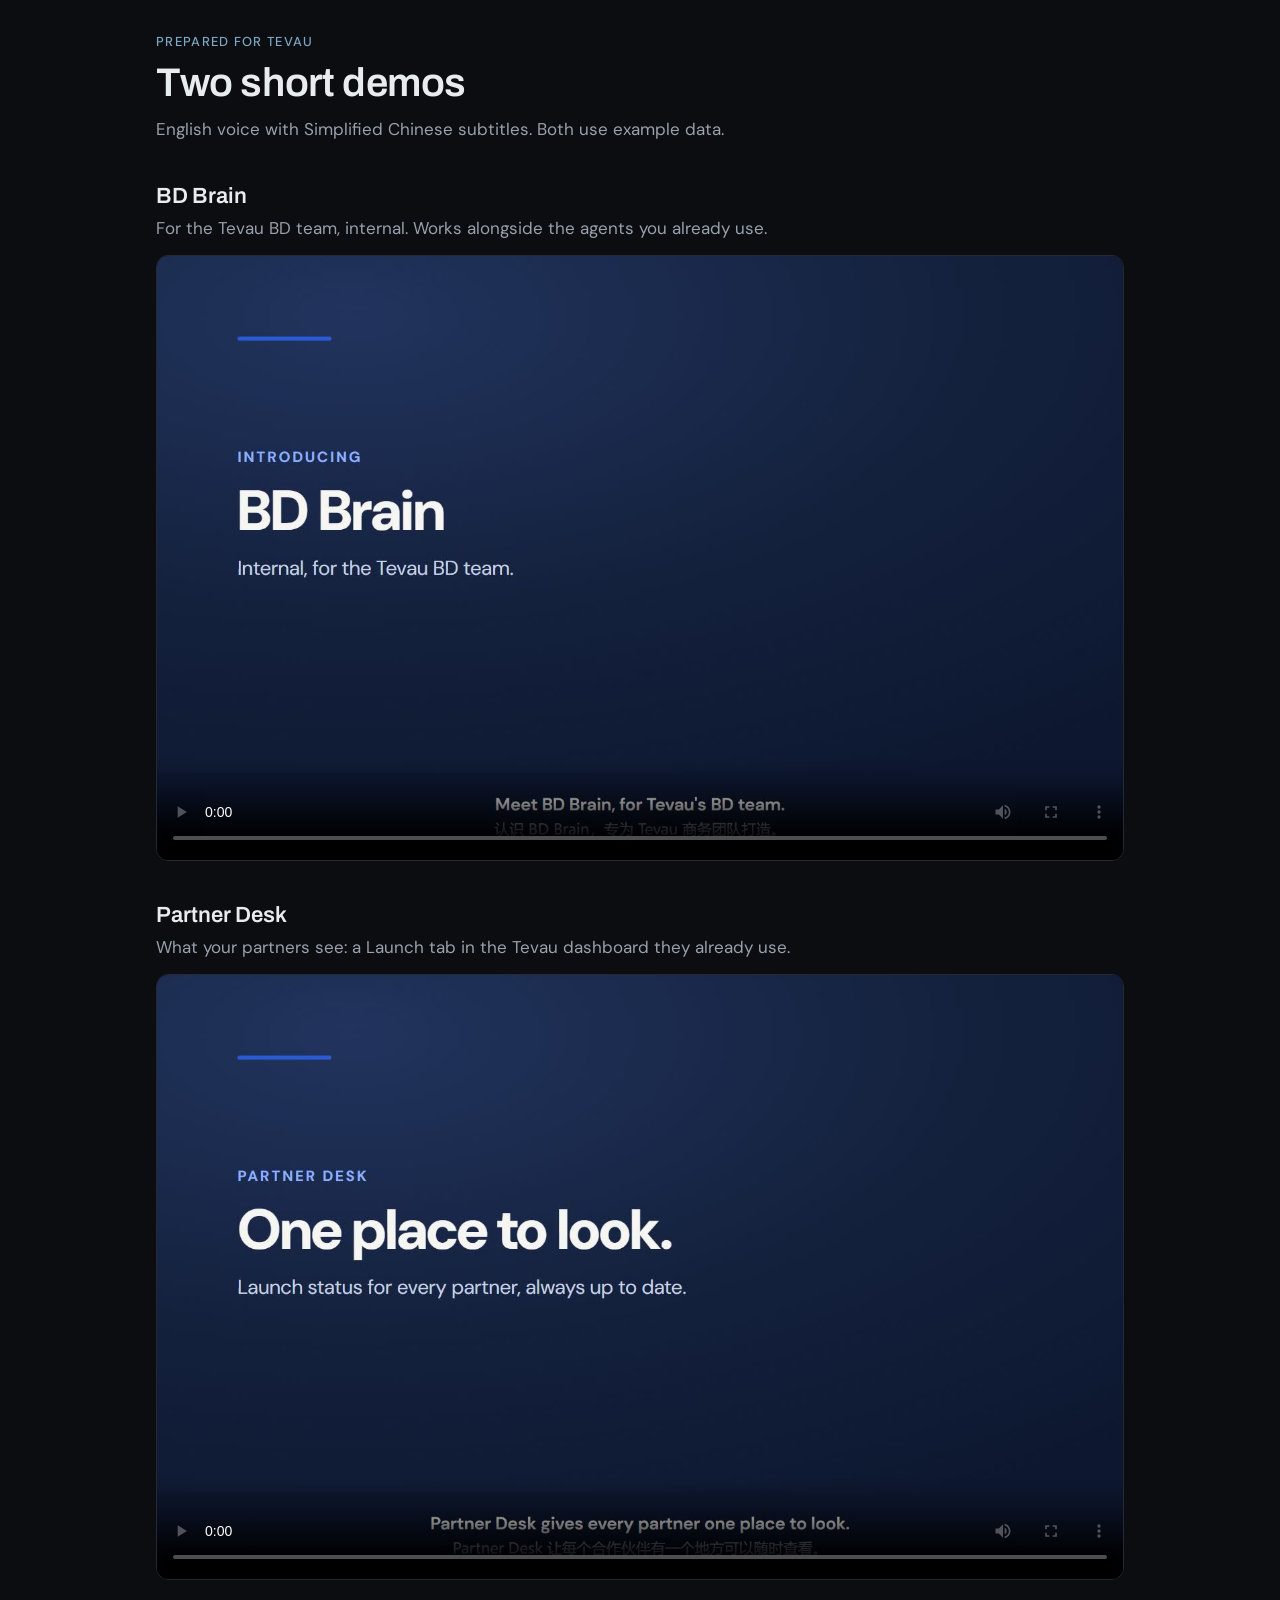
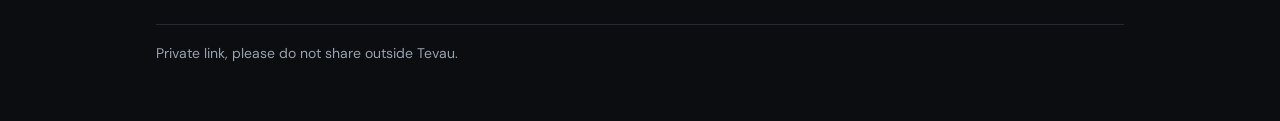
==== v/tevau-jxkm7w58/index.html @ ae09a132 "Private demo page for Tevau under /v/, keep crawlers out of /v/" ====
<!doctype html>
<html lang="en">
<head>
<meta charset="utf-8">
<meta name="viewport" content="width=device-width, initial-scale=1, viewport-fit=cover">
<meta name="robots" content="noindex, nofollow, noarchive, nosnippet">
<meta name="referrer" content="no-referrer">
<meta name="theme-color" content="#0B0D11">
<meta name="color-scheme" content="dark">
<title>Prepared for Tevau</title>
<link rel="preconnect" href="https://fonts.googleapis.com"><link rel="preconnect" href="https://fonts.gstatic.com" crossorigin>
<link href="https://fonts.googleapis.com/css2?family=Archivo:wght@600&family=DM+Sans:opsz,wght@9..40,400;9..40,500&display=swap" rel="stylesheet">
<style>
  :root { --void: #0B0D11; --panel: #13161B; --line: #242932; --accent: #7EA8C4; --text: #E9ECEF; --dim: #98A1AC; }
  * { box-sizing: border-box; margin: 0; }
  body { background: var(--void); color: var(--text); font: 17px/1.55 "DM Sans", system-ui, sans-serif; }
  .wrap { max-width: 1000px; margin: 0 auto; padding: 32px max(16px, env(safe-area-inset-left)) 56px; }
  .eyebrow { color: var(--accent); font-weight: 500; font-size: 13px; letter-spacing: .1em; text-transform: uppercase; }
  h1 { font: 600 clamp(28px, 4.5vw, 40px)/1.15 "Archivo", system-ui, sans-serif; letter-spacing: -.01em; margin-top: 8px; }
  .lead { color: var(--dim); margin-top: 10px; max-width: 640px; }
  section { margin-top: 40px; }
  h2 { font: 600 22px/1.3 "Archivo", system-ui, sans-serif; }
  .who { color: var(--dim); margin-top: 4px; }
  video { display: block; width: 100%; height: auto; margin-top: 14px; border-radius: 12px; border: 1px solid var(--line); background: #000; }
  .note { color: var(--dim); font-size: 14px; margin-top: 44px; border-top: 1px solid var(--line); padding-top: 18px; }
</style>
</head>
<body>
<div class="wrap">
  <div class="eyebrow">Prepared for Tevau</div>
  <h1>Two short demos</h1>
  <p class="lead">English voice with Simplified Chinese subtitles. Both use example data.</p>

  <section id="bd-brain">
    <h2>BD Brain</h2>
    <p class="who">For the Tevau BD team, internal. Works alongside the agents you already use.</p>
    <video controls playsinline preload="metadata" poster="bd-brain.jpg"><source src="bd-brain.mp4" type="video/mp4"></video>
  </section>

  <section id="partner-desk">
    <h2>Partner Desk</h2>
    <p class="who">What your partners see: a Launch tab in the Tevau dashboard they already use.</p>
    <video controls playsinline preload="metadata" poster="partner-desk.jpg"><source src="partner-desk.mp4" type="video/mp4"></video>
  </section>

  <p class="note">Private link, please do not share outside Tevau.</p>
</div>
</body>
</html>
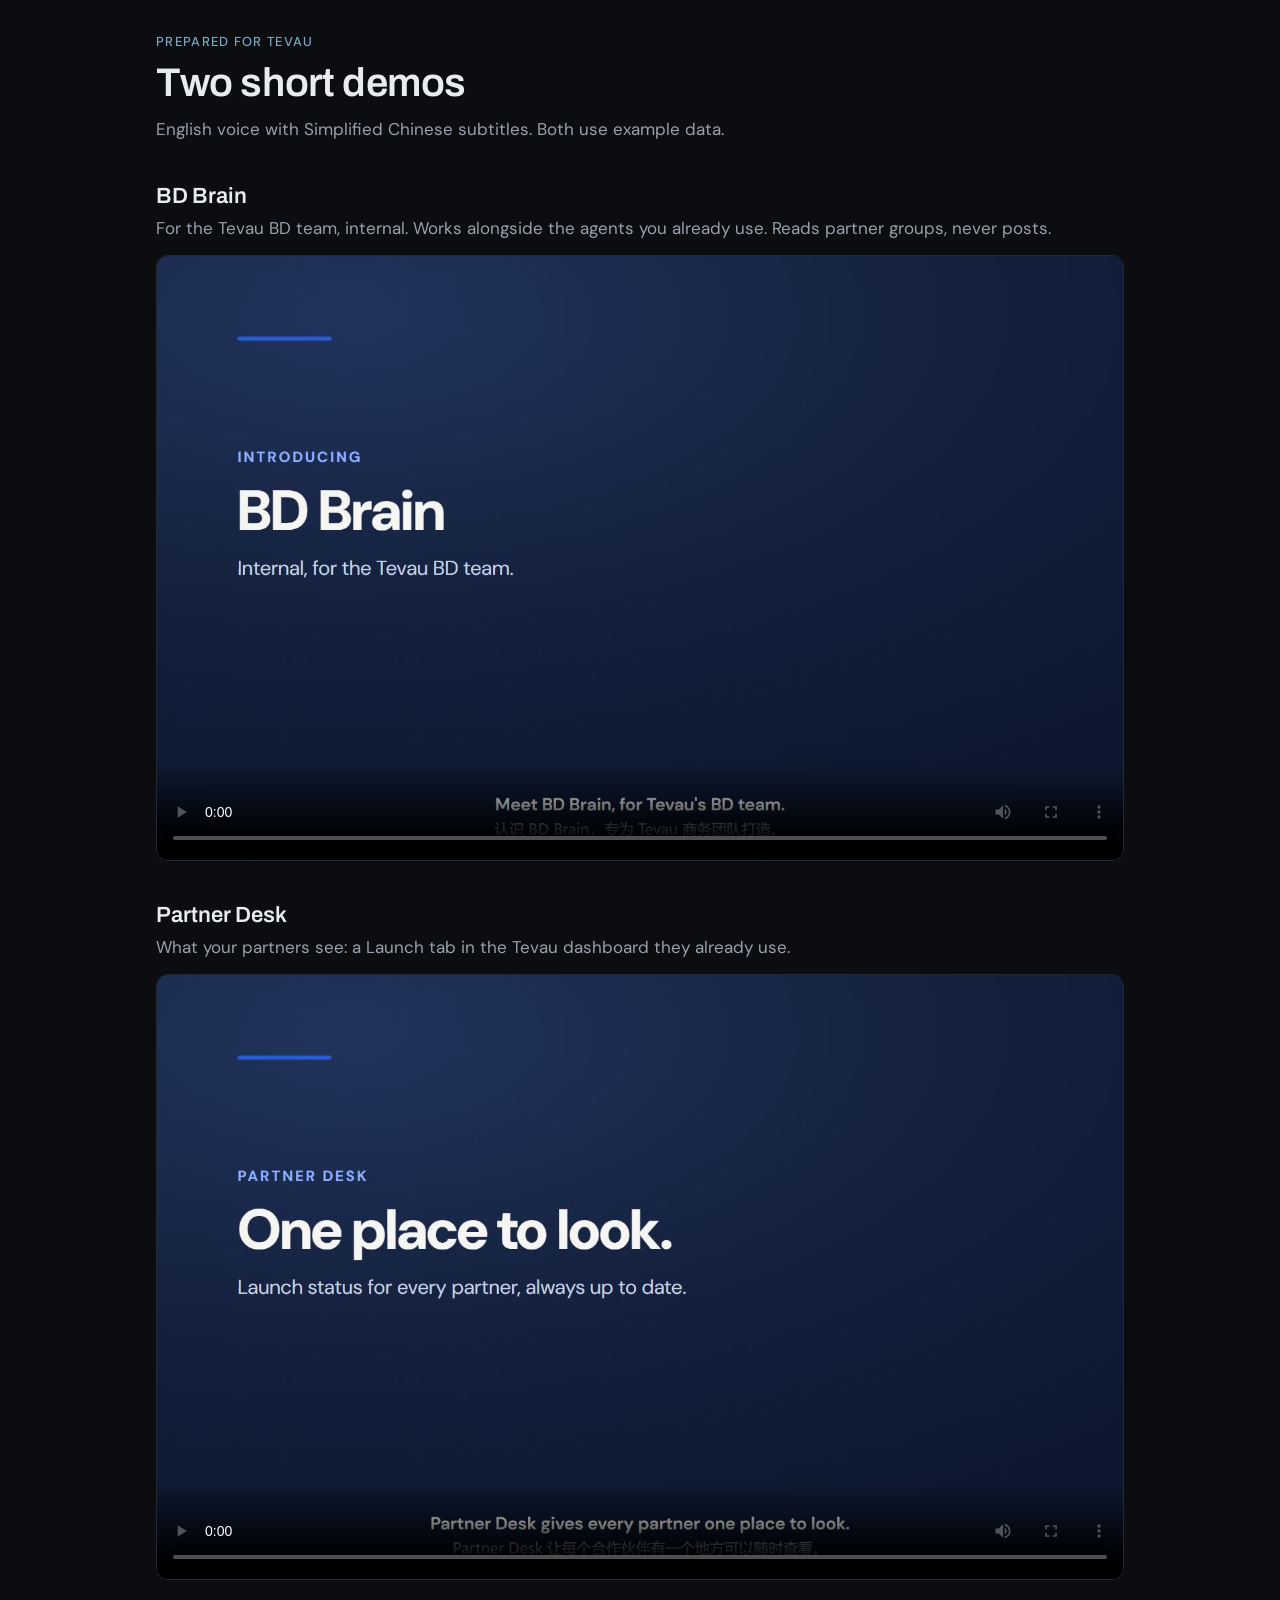
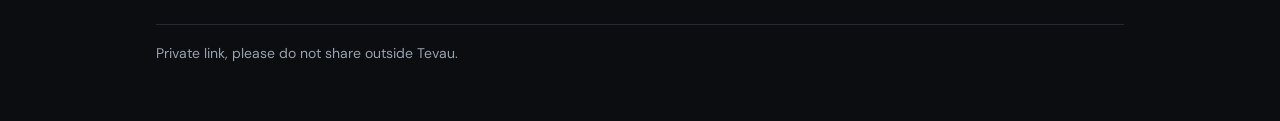
==== commit 1e1956e0: "Tevau demo: BD Brain film, read-only version Co-Authored-By: Claude Opus 5.5 <noreply@anthropic.com>" ====
--- a/v/tevau-jxkm7w58/index.html
+++ b/v/tevau-jxkm7w58/index.html
@@ -33,8 +33,8 @@
 
   <section id="bd-brain">
     <h2>BD Brain</h2>
-    <p class="who">For the Tevau BD team, internal. Works alongside the agents you already use.</p>
-    <video controls playsinline preload="metadata" poster="bd-brain.jpg"><source src="bd-brain.mp4" type="video/mp4"></video>
+    <p class="who">For the Tevau BD team, internal. Works alongside the agents you already use. Reads partner groups, never posts.</p>
+    <video controls playsinline preload="metadata" poster="bd-brain.jpg"><source src="bd-brain.mp4?v=2" type="video/mp4"></video>
   </section>
 
   <section id="partner-desk">
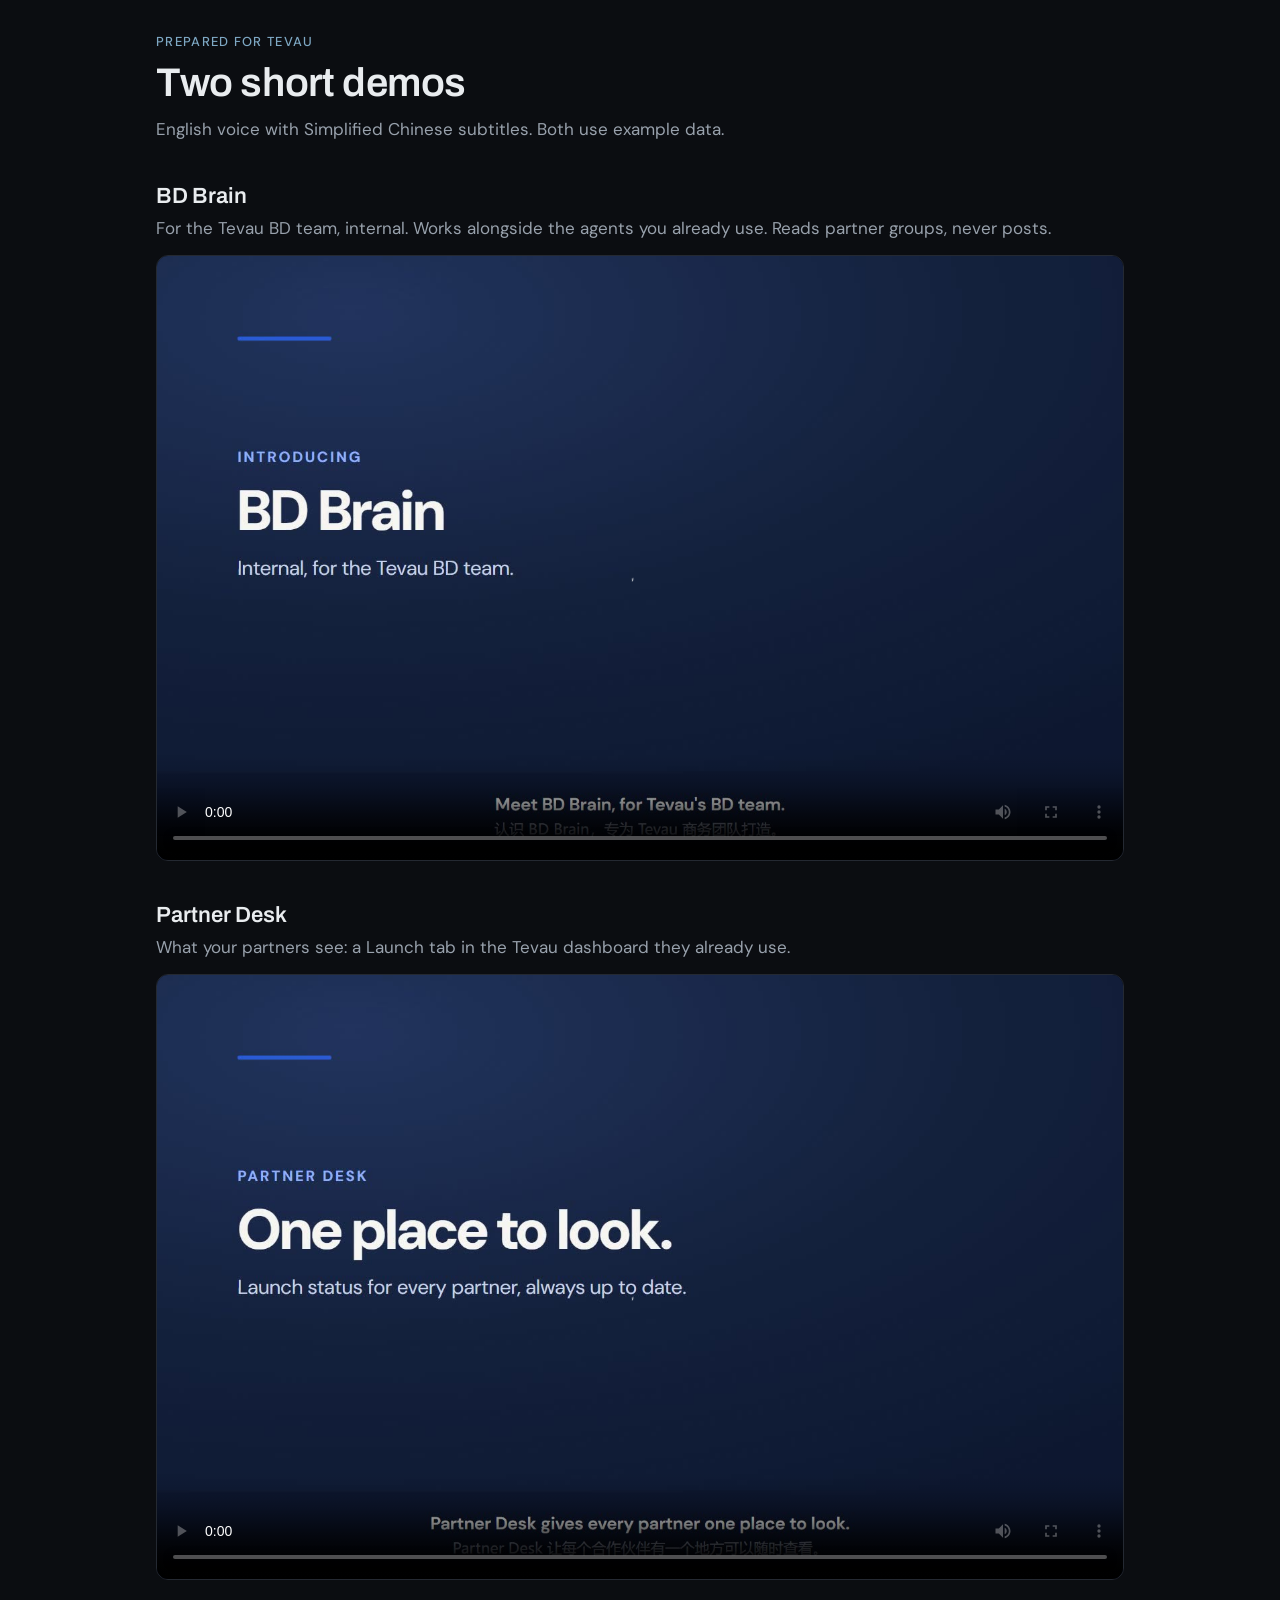
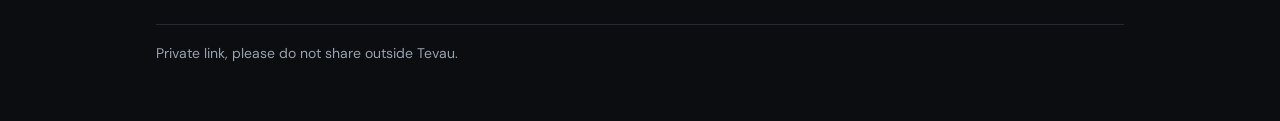
==== commit fd3eac59: "Tevau demos: new BD Brain opening, emails in Partner Desk, fuller end cards, no dead tail Co-Authore" ====
--- a/v/tevau-jxkm7w58/index.html
+++ b/v/tevau-jxkm7w58/index.html
@@ -34,13 +34,13 @@
   <section id="bd-brain">
     <h2>BD Brain</h2>
     <p class="who">For the Tevau BD team, internal. Works alongside the agents you already use. Reads partner groups, never posts.</p>
-    <video controls playsinline preload="metadata" poster="bd-brain.jpg"><source src="bd-brain.mp4?v=2" type="video/mp4"></video>
+    <video controls playsinline preload="metadata" poster="bd-brain.jpg"><source src="bd-brain.mp4?v=3" type="video/mp4"></video>
   </section>
 
   <section id="partner-desk">
     <h2>Partner Desk</h2>
     <p class="who">What your partners see: a Launch tab in the Tevau dashboard they already use.</p>
-    <video controls playsinline preload="metadata" poster="partner-desk.jpg"><source src="partner-desk.mp4" type="video/mp4"></video>
+    <video controls playsinline preload="metadata" poster="partner-desk.jpg"><source src="partner-desk.mp4?v=3" type="video/mp4"></video>
   </section>
 
   <p class="note">Private link, please do not share outside Tevau.</p>
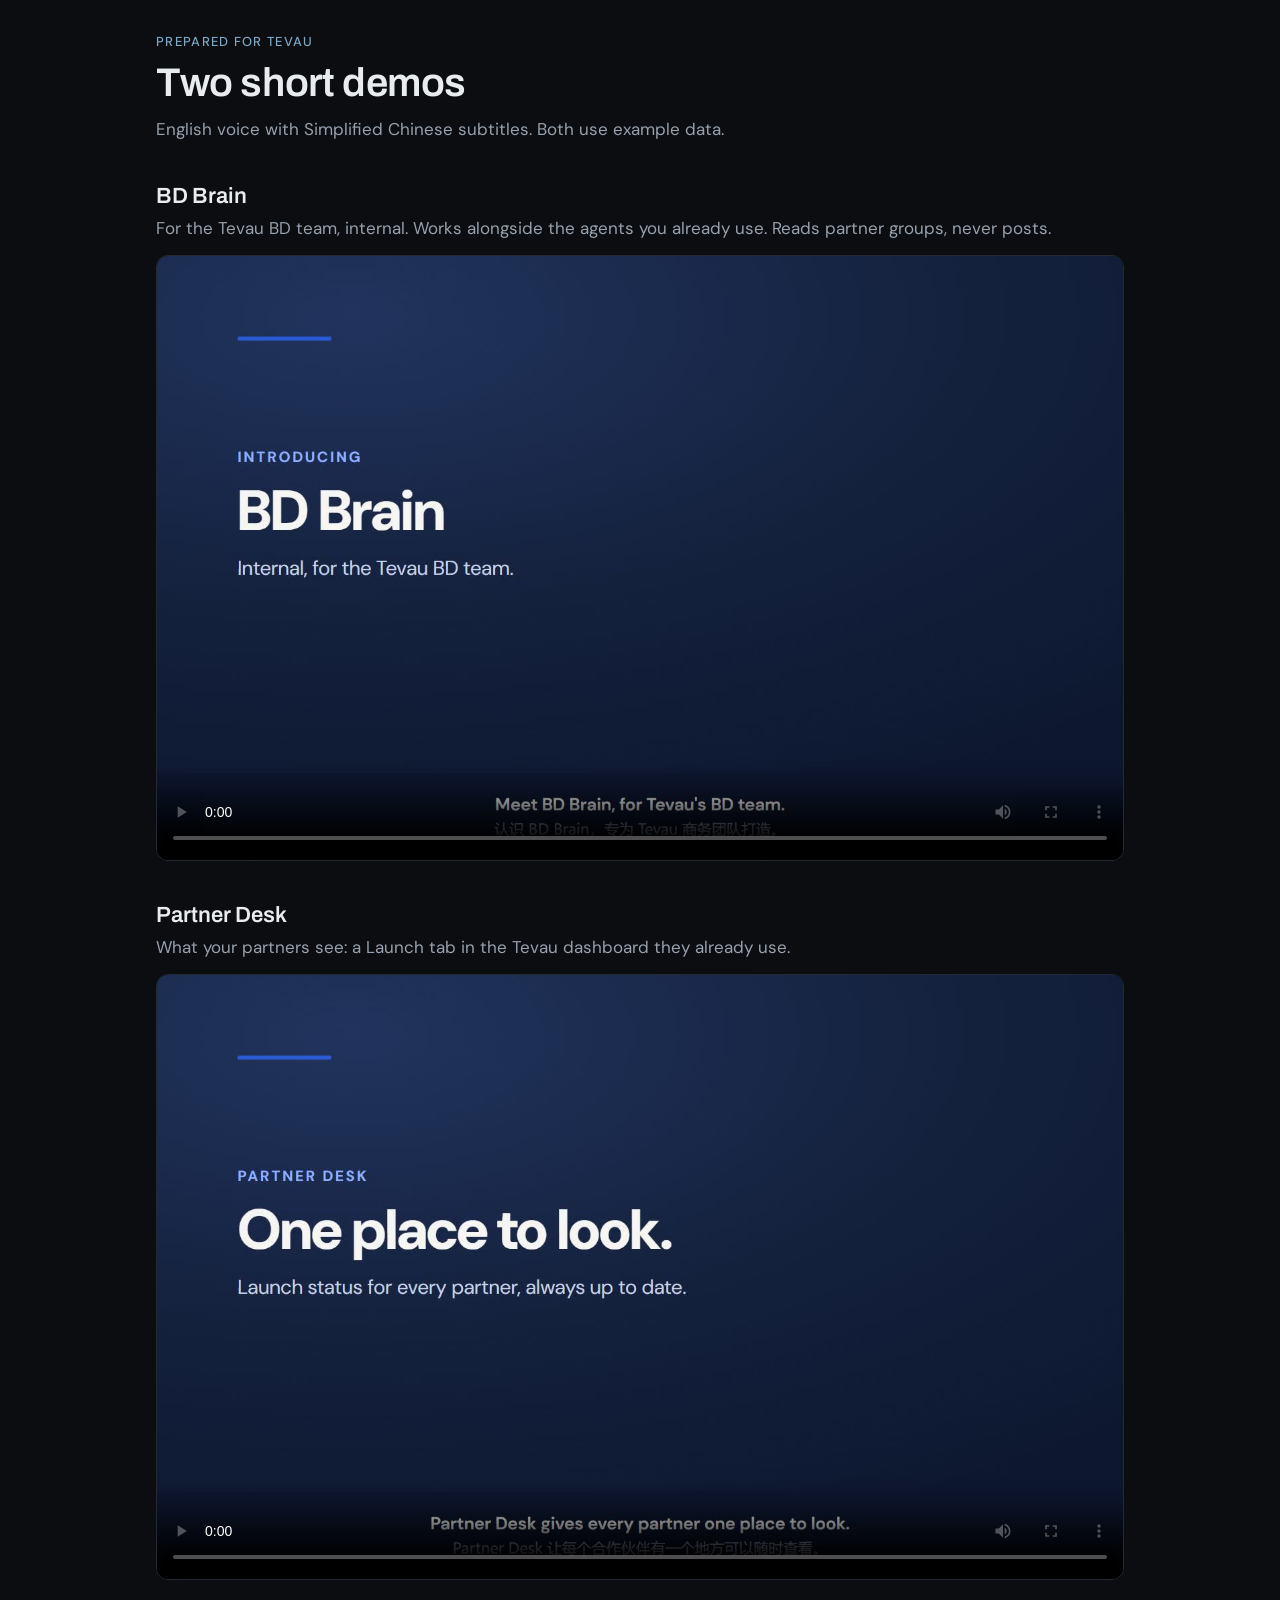
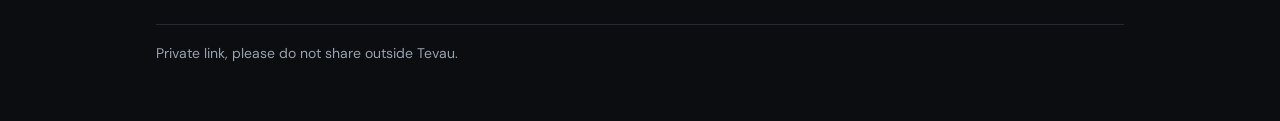
==== commit c5363137: "Tevau demos: real launch steps, scenario test sheet, team view Co-Authored-By: Claude Opus 5.5 <nore" ====
--- a/v/tevau-jxkm7w58/index.html
+++ b/v/tevau-jxkm7w58/index.html
@@ -34,13 +34,13 @@
   <section id="bd-brain">
     <h2>BD Brain</h2>
     <p class="who">For the Tevau BD team, internal. Works alongside the agents you already use. Reads partner groups, never posts.</p>
-    <video controls playsinline preload="metadata" poster="bd-brain.jpg"><source src="bd-brain.mp4?v=3" type="video/mp4"></video>
+    <video controls playsinline preload="metadata" poster="bd-brain.jpg"><source src="bd-brain.mp4?v=4" type="video/mp4"></video>
   </section>
 
   <section id="partner-desk">
     <h2>Partner Desk</h2>
     <p class="who">What your partners see: a Launch tab in the Tevau dashboard they already use.</p>
-    <video controls playsinline preload="metadata" poster="partner-desk.jpg"><source src="partner-desk.mp4?v=3" type="video/mp4"></video>
+    <video controls playsinline preload="metadata" poster="partner-desk.jpg"><source src="partner-desk.mp4?v=4" type="video/mp4"></video>
   </section>
 
   <p class="note">Private link, please do not share outside Tevau.</p>
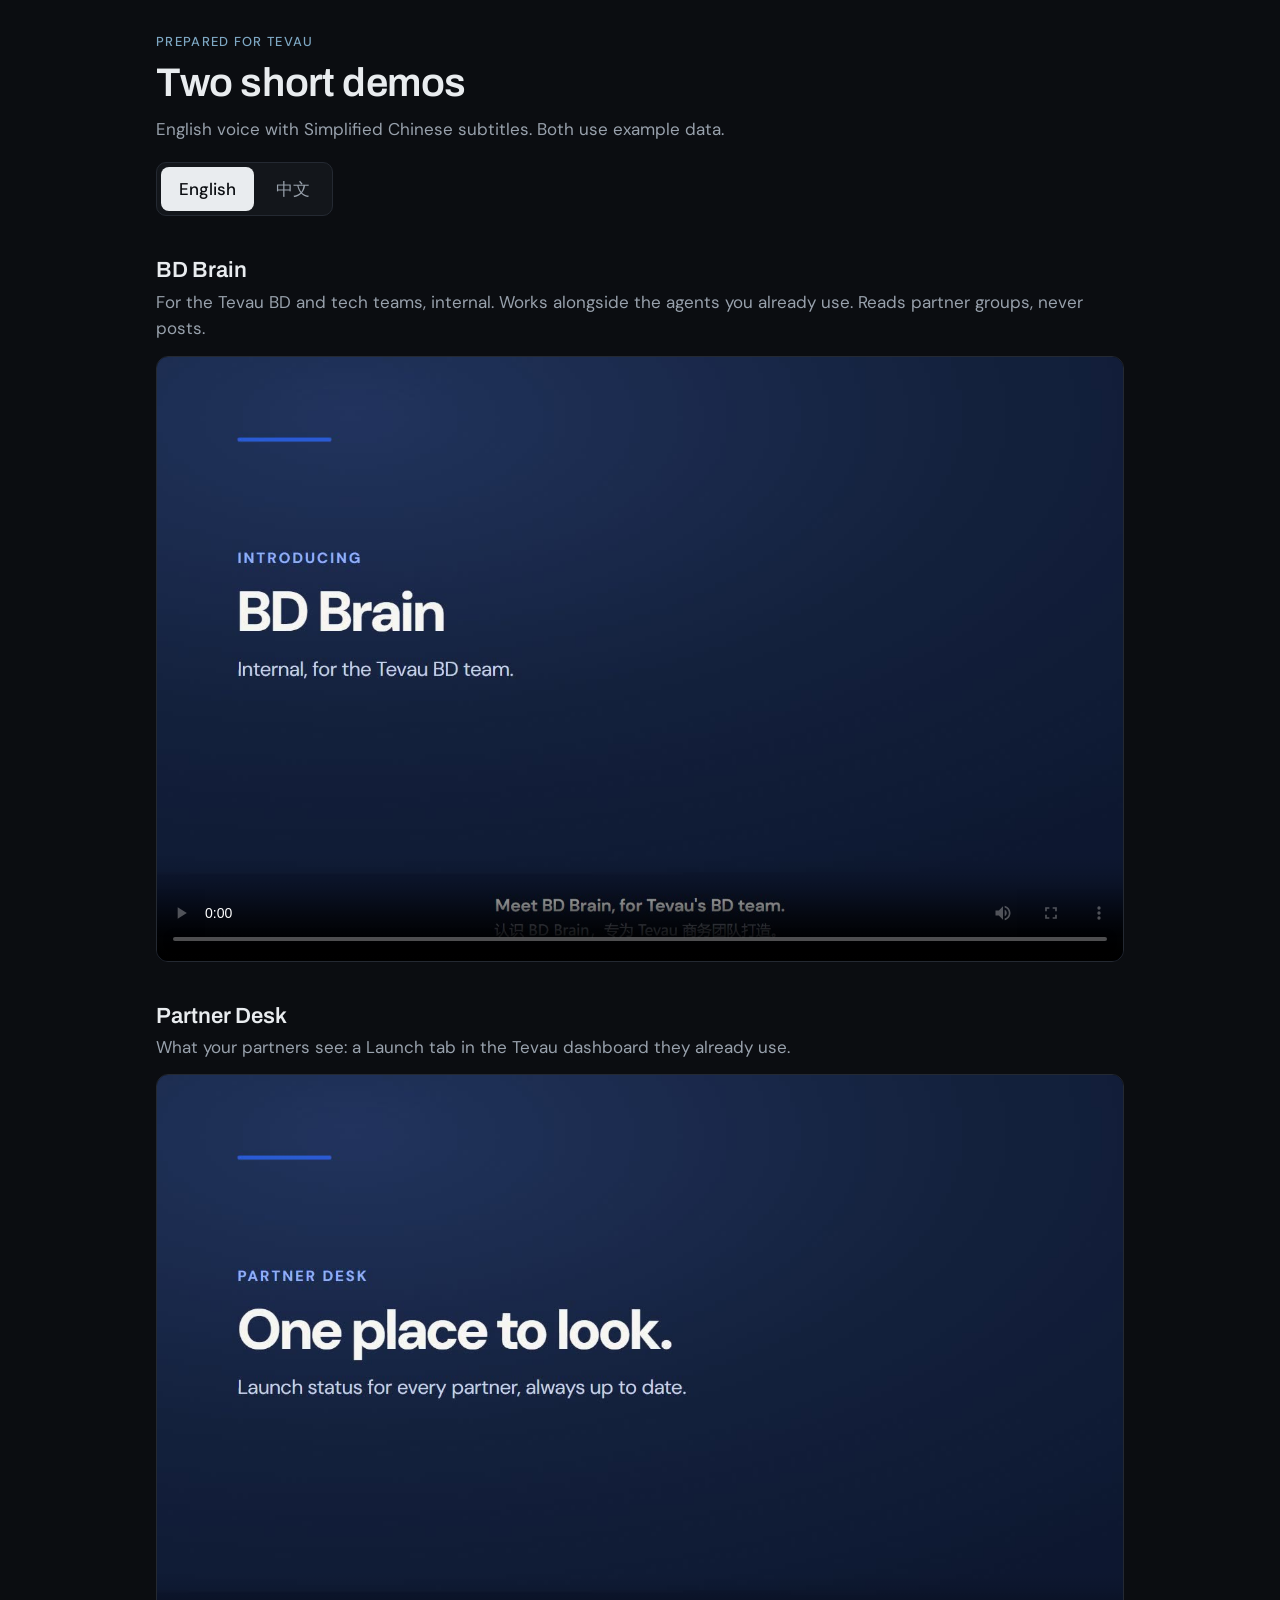
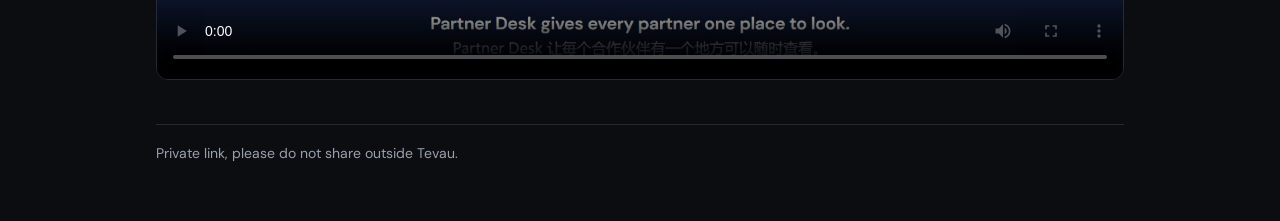
==== commit e9849e96: "Tevau demos: Charon voice, Mandarin versions, one English | 中文 switch Co-Authored-By: Claude Opus 5." ====
--- a/v/tevau-jxkm7w58/index.html
+++ b/v/tevau-jxkm7w58/index.html
@@ -13,13 +13,17 @@
 <style>
   :root { --void: #0B0D11; --panel: #13161B; --line: #242932; --accent: #7EA8C4; --text: #E9ECEF; --dim: #98A1AC; }
   * { box-sizing: border-box; margin: 0; }
-  body { background: var(--void); color: var(--text); font: 17px/1.55 "DM Sans", system-ui, sans-serif; }
+  body { background: var(--void); color: var(--text); font: 17px/1.55 "DM Sans", system-ui, "Microsoft YaHei", "PingFang SC", sans-serif; }
   .wrap { max-width: 1000px; margin: 0 auto; padding: 32px max(16px, env(safe-area-inset-left)) 56px; }
   .eyebrow { color: var(--accent); font-weight: 500; font-size: 13px; letter-spacing: .1em; text-transform: uppercase; }
-  h1 { font: 600 clamp(28px, 4.5vw, 40px)/1.15 "Archivo", system-ui, sans-serif; letter-spacing: -.01em; margin-top: 8px; }
+  h1 { font: 600 clamp(28px, 4.5vw, 40px)/1.15 "Archivo", system-ui, "Microsoft YaHei", sans-serif; letter-spacing: -.01em; margin-top: 8px; }
   .lead { color: var(--dim); margin-top: 10px; max-width: 640px; }
+  .langs { display: inline-flex; gap: 4px; margin-top: 20px; padding: 4px; background: var(--panel); border: 1px solid var(--line); border-radius: 10px; }
+  .langs button { min-height: 44px; padding: 0 18px; border: 0; border-radius: 8px; background: none; color: var(--dim);
+    font: inherit; font-weight: 500; cursor: pointer; }
+  .langs button[aria-pressed="true"] { background: var(--text); color: var(--void); }
   section { margin-top: 40px; }
-  h2 { font: 600 22px/1.3 "Archivo", system-ui, sans-serif; }
+  h2 { font: 600 22px/1.3 "Archivo", system-ui, "Microsoft YaHei", sans-serif; }
   .who { color: var(--dim); margin-top: 4px; }
   video { display: block; width: 100%; height: auto; margin-top: 14px; border-radius: 12px; border: 1px solid var(--line); background: #000; }
   .note { color: var(--dim); font-size: 14px; margin-top: 44px; border-top: 1px solid var(--line); padding-top: 18px; }
@@ -27,23 +31,40 @@
 </head>
 <body>
 <div class="wrap">
-  <div class="eyebrow">Prepared for Tevau</div>
-  <h1>Two short demos</h1>
-  <p class="lead">English voice with Simplified Chinese subtitles. Both use example data.</p>
+  <div class="eyebrow" data-zh="为 Tevau 准备">Prepared for Tevau</div>
+  <h1 data-zh="两个简短演示">Two short demos</h1>
+  <p class="lead" data-zh="普通话配音，英文字幕。均使用示例数据。">English voice with Simplified Chinese subtitles. Both use example data.</p>
+  <div class="langs" role="group" aria-label="Language">
+    <button type="button" data-lang="en" aria-pressed="true">English</button>
+    <button type="button" data-lang="zh" aria-pressed="false" lang="zh-Hans">中文</button>
+  </div>
 
   <section id="bd-brain">
     <h2>BD Brain</h2>
-    <p class="who">For the Tevau BD team, internal. Works alongside the agents you already use. Reads partner groups, never posts.</p>
-    <video controls playsinline preload="metadata" poster="bd-brain.jpg"><source src="bd-brain.mp4?v=4" type="video/mp4"></video>
+    <p class="who" data-zh="Tevau 商务和技术团队内部使用。与您现有的 AI 助手配合，读取合作伙伴群聊，从不发言。">For the Tevau BD and tech teams, internal. Works alongside the agents you already use. Reads partner groups, never posts.</p>
+    <video controls playsinline preload="metadata" poster="bd-brain.jpg" src="bd-brain.mp4?v=6" data-en="bd-brain.mp4?v=6" data-zh-src="bd-brain-zh.mp4?v=2"></video>
   </section>
 
   <section id="partner-desk">
     <h2>Partner Desk</h2>
-    <p class="who">What your partners see: a Launch tab in the Tevau dashboard they already use.</p>
-    <video controls playsinline preload="metadata" poster="partner-desk.jpg"><source src="partner-desk.mp4?v=4" type="video/mp4"></video>
+    <p class="who" data-zh="合作伙伴看到的内容：在他们已经使用的 Tevau 后台中新增一个“上线”标签页。">What your partners see: a Launch tab in the Tevau dashboard they already use.</p>
+    <video controls playsinline preload="metadata" poster="partner-desk.jpg" src="partner-desk.mp4?v=4" data-en="partner-desk.mp4?v=4" data-zh-src="partner-desk-zh.mp4?v=2"></video>
   </section>
 
-  <p class="note">Private link, please do not share outside Tevau.</p>
+  <p class="note" data-zh="私人链接，请勿在 Tevau 以外分享。">Private link, please do not share outside Tevau.</p>
 </div>
+<script>
+(() => {
+  // One switch for the whole page: the films and the words around them.
+  const texts = [...document.querySelectorAll('[data-zh]')].map((el) => ({ el, en: el.textContent, zh: el.dataset.zh }));
+  const set = (lang) => {
+    document.documentElement.lang = lang === 'zh' ? 'zh-Hans' : 'en';
+    texts.forEach((t) => { t.el.textContent = t[lang]; });
+    document.querySelectorAll('video').forEach((v) => { v.src = lang === 'zh' ? v.dataset.zhSrc : v.dataset.en; });
+    document.querySelectorAll('.langs button').forEach((b) => b.setAttribute('aria-pressed', String(b.dataset.lang === lang)));
+  };
+  document.querySelectorAll('.langs button').forEach((b) => b.addEventListener('click', () => set(b.dataset.lang)));
+})();
+</script>
 </body>
 </html>
